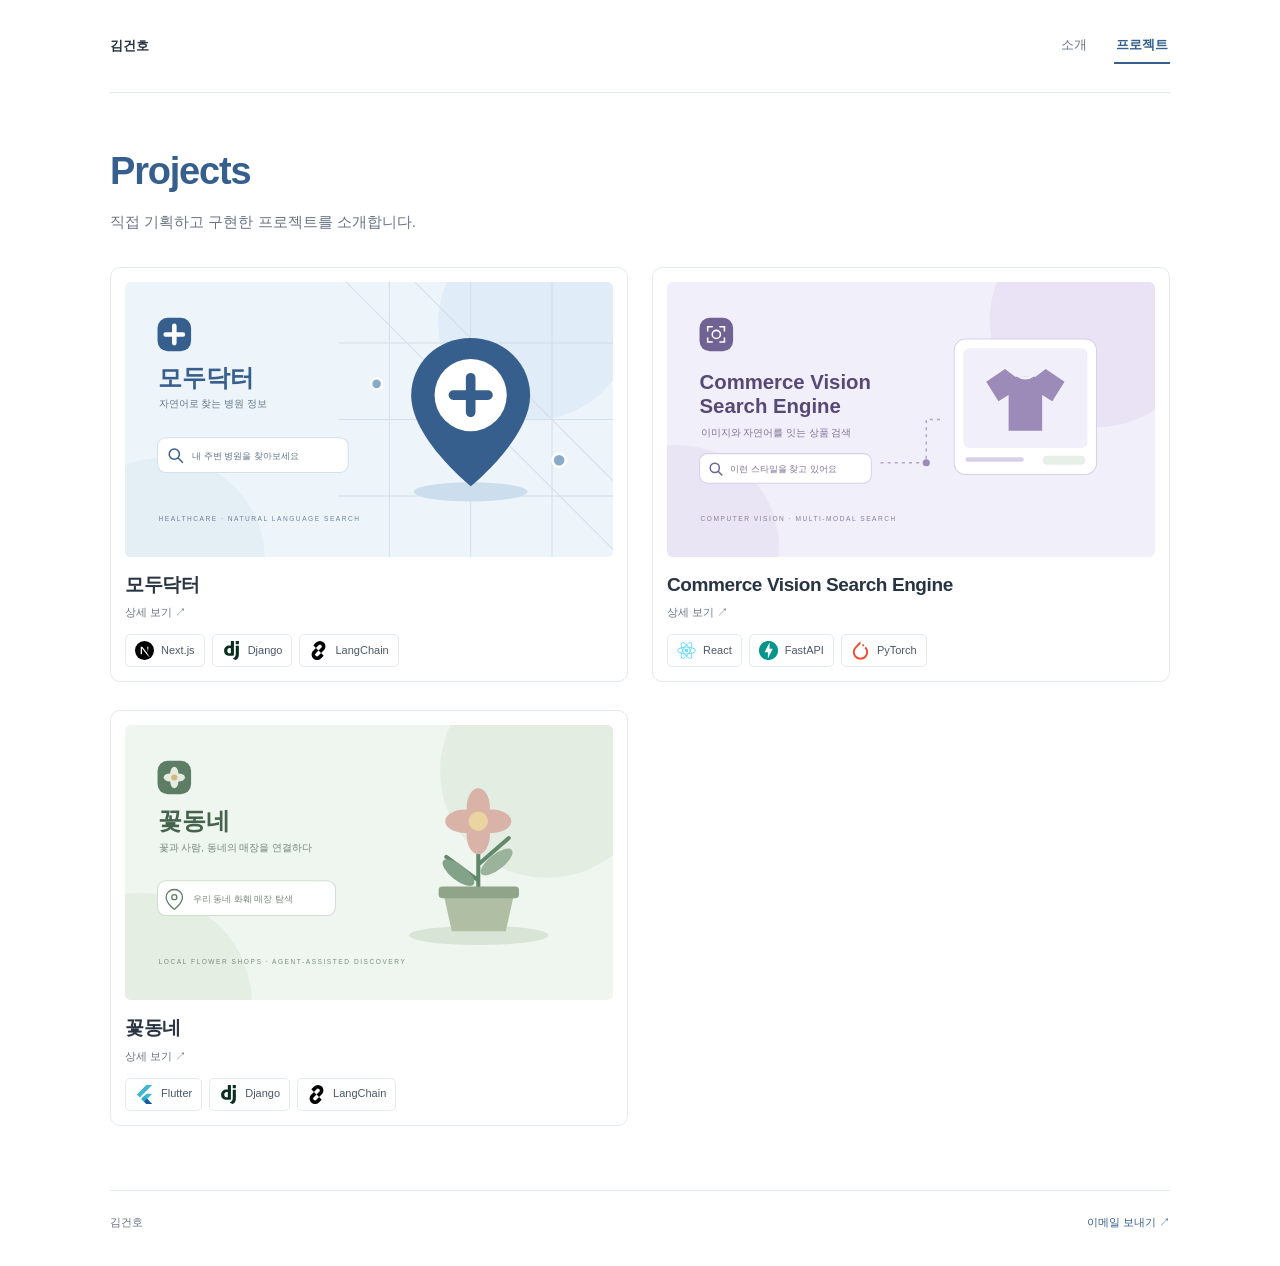
==== projects/index.html @ 7c311059 "Separate projects into a dedicated page with tab navigation" ====
<!doctype html>
<html lang="ko">
  <head>
    <meta charset="utf-8" />
    <meta name="viewport" content="width=device-width, initial-scale=1" />
    <meta name="description" content="김건호의 프로젝트 포트폴리오. 모두닥터, Commerce Vision Search Engine, 꽃동네의 구현 과정과 기술 스택을 소개합니다." />
    <meta name="theme-color" content="#ffffff" />
    <title>프로젝트 | 김건호 포트폴리오</title>
    <link rel="stylesheet" href="../styles.css" />
  </head>
  <body>
    <a class="skip-link" href="#main">본문으로 바로가기</a>
    <header class="site-header container">
      <a class="site-home" href="../">김건호</a>
      <nav aria-label="주요 페이지">
        <a href="../">소개</a>
        <a href="./" aria-current="page">프로젝트</a>
      </nav>
    </header>
    <main class="container projects-page" id="main">
      <header class="projects-heading">
        <h1>Projects</h1>
        <p>직접 기획하고 구현한 프로젝트를 소개합니다.</p>
      </header>
        <div class="project-list">
          <article class="project-card" id="modudoctor" aria-labelledby="modudoctor-title">
            <a class="project-card-link" href="modudoctor/" aria-labelledby="modudoctor-title modudoctor-more">
              <img class="project-thumbnail" src="../assets/projects/modudoctor.svg" width="960" height="540" alt="" loading="lazy" />
              <div class="project-card-heading">
                <h2 id="modudoctor-title">모두닥터</h2>
                <span class="project-card-more" id="modudoctor-more">상세 보기 <span aria-hidden="true">↗</span></span>
              </div>
            </a>
            <ul class="tech-tags" aria-label="모두닥터 주요 기술">
                  <li><a href="https://nextjs.org/" target="_blank" rel="noopener noreferrer"><img src="../assets/tech/nextjs.svg" width="20" height="20" alt="" loading="lazy" /><span>Next.js</span><span class="sr-only"> 공식 홈페이지 (새 탭)</span></a></li>
                  <li><a href="https://www.djangoproject.com/" target="_blank" rel="noopener noreferrer"><img src="../assets/tech/django.svg" width="20" height="20" alt="" loading="lazy" /><span>Django</span><span class="sr-only"> 공식 홈페이지 (새 탭)</span></a></li>
                  <li><a href="https://www.langchain.com/" target="_blank" rel="noopener noreferrer"><img src="../assets/tech/langchain.svg" width="20" height="20" alt="" loading="lazy" /><span>LangChain</span><span class="sr-only"> 공식 홈페이지 (새 탭)</span></a></li>
            </ul>
          </article>

          <article class="project-card" id="commerce-vision" aria-labelledby="commerce-vision-title">
            <a class="project-card-link" href="commerce-vision/" aria-labelledby="commerce-vision-title commerce-vision-more">
              <img class="project-thumbnail" src="../assets/projects/commerce-vision.svg" width="960" height="540" alt="" loading="lazy" />
              <div class="project-card-heading">
                <h2 id="commerce-vision-title">Commerce Vision Search Engine</h2>
                <span class="project-card-more" id="commerce-vision-more">상세 보기 <span aria-hidden="true">↗</span></span>
              </div>
            </a>
            <ul class="tech-tags" aria-label="Commerce Vision Search Engine 주요 기술">
                  <li><a href="https://react.dev/" target="_blank" rel="noopener noreferrer"><img src="../assets/tech/react.svg" width="20" height="20" alt="" loading="lazy" /><span>React</span><span class="sr-only"> 공식 홈페이지 (새 탭)</span></a></li>
                  <li><a href="https://fastapi.tiangolo.com/" target="_blank" rel="noopener noreferrer"><img src="../assets/tech/fastapi.svg" width="20" height="20" alt="" loading="lazy" /><span>FastAPI</span><span class="sr-only"> 공식 홈페이지 (새 탭)</span></a></li>
                  <li><a href="https://pytorch.org/" target="_blank" rel="noopener noreferrer"><img src="../assets/tech/pytorch.svg" width="20" height="20" alt="" loading="lazy" /><span>PyTorch</span><span class="sr-only"> 공식 홈페이지 (새 탭)</span></a></li>
            </ul>
          </article>

          <article class="project-card" id="kkotdongnae" aria-labelledby="kkotdongnae-title">
            <a class="project-card-link" href="kkotdongnae/" aria-labelledby="kkotdongnae-title kkotdongnae-more">
              <img class="project-thumbnail" src="../assets/projects/kkotdongnae.svg" width="960" height="540" alt="" loading="lazy" />
              <div class="project-card-heading">
                <h2 id="kkotdongnae-title">꽃동네</h2>
                <span class="project-card-more" id="kkotdongnae-more">상세 보기 <span aria-hidden="true">↗</span></span>
              </div>
            </a>
            <ul class="tech-tags" aria-label="꽃동네 주요 기술">
                  <li><a href="https://flutter.dev/" target="_blank" rel="noopener noreferrer"><img src="../assets/tech/flutter.svg" width="20" height="20" alt="" loading="lazy" /><span>Flutter</span><span class="sr-only"> 공식 홈페이지 (새 탭)</span></a></li>
                  <li><a href="https://www.djangoproject.com/" target="_blank" rel="noopener noreferrer"><img src="../assets/tech/django.svg" width="20" height="20" alt="" loading="lazy" /><span>Django</span><span class="sr-only"> 공식 홈페이지 (새 탭)</span></a></li>
                  <li><a href="https://www.langchain.com/" target="_blank" rel="noopener noreferrer"><img src="../assets/tech/langchain.svg" width="20" height="20" alt="" loading="lazy" /><span>LangChain</span><span class="sr-only"> 공식 홈페이지 (새 탭)</span></a></li>
            </ul>
          </article>
        </div>
    </main>
    <footer class="site-footer container"><span>김건호</span><a href="mailto:ohnoegg.k@gmail.com">이메일 보내기 <span aria-hidden="true">↗</span></a></footer>
  </body>
</html>
---- styles.css ----
:root {
  color-scheme: light;
  --text: #283442;
  --muted: #687584;
  --accent: #365f8d;
  --line: #e4eaf0;
  --soft: #f5f8fb;
  --label-width: 160px;
  --column-gap: 52px;
  font-family: -apple-system, BlinkMacSystemFont, "Apple SD Gothic Neo", "Noto Sans KR", "Segoe UI", sans-serif;
  -webkit-font-smoothing: antialiased;
}

* { box-sizing: border-box; }
html { scroll-behavior: smooth; scroll-padding-top: 32px; }
body { margin: 0; background: #fff; color: var(--text); }
a { color: var(--accent); text-decoration: none; }
a:hover { text-decoration: underline; text-underline-offset: 4px; }
:focus-visible { outline: 2px solid var(--accent); outline-offset: 5px; border-radius: 3px; }
h1, h2, h3, h4, p, dl, dd { margin: 0; }
svg, img { display: block; }
.container { width: min(1060px, calc(100% - 80px)); margin-inline: auto; }
.icon-library { position: absolute; width: 0; height: 0; overflow: hidden; }
.icon { width: 18px; height: 18px; flex-shrink: 0; fill: none; stroke: currentColor; stroke-width: 1.5; stroke-linecap: round; stroke-linejoin: round; }
.icon-github { stroke: none; }
.inline-icon { display: inline-block; width: 14px; height: 14px; margin-left: 6px; vertical-align: -2px; }
.sr-only { position: absolute; width: 1px; height: 1px; padding: 0; margin: -1px; overflow: hidden; clip: rect(0, 0, 0, 0); white-space: nowrap; border: 0; }
.skip-link { position: absolute; top: 12px; left: 12px; z-index: 2; padding: 12px 18px; background: var(--text); color: white; transform: translateY(-200%); }
.skip-link:focus { transform: translateY(0); }

/* 소개와 프로젝트를 독립된 페이지로 탐색하고 현재 위치를 표시합니다. */
.site-header { display: flex; align-items: center; justify-content: flex-end; gap: 20px; padding-block: 28px; border-bottom: 1px solid var(--line); font-size: 13px; }
.site-header nav { display: flex; gap: 25px; }
.site-header nav a { color: var(--muted); padding: 8px 2px; border-bottom: 2px solid transparent; }
.site-header nav a:hover { color: var(--accent); text-decoration: none; }
.site-header nav a[aria-current] { color: var(--accent); border-bottom-color: var(--accent); font-weight: 600; }
.profile { display: grid; grid-template-columns: var(--label-width) minmax(0, 1fr); align-items: center; gap: var(--column-gap); margin-top: 54px; }
.profile-photo { width: 100%; height: auto; border-radius: 6px; border: 1px solid var(--line); }
h1 { color: var(--accent); font-size: 38px; font-weight: 650; letter-spacing: -1.2px; line-height: 1.3; }
.profile-tagline { margin-top: 9px; font-size: 19px; font-weight: 500; letter-spacing: -.5px; line-height: 1.6; word-break: keep-all; }
.profile-details { display: grid; gap: 7px; margin-top: 21px; font-size: 14px; line-height: 1.8; }
.profile-details > div { display: grid; grid-template-columns: 90px minmax(0, 1fr); gap: 14px; align-items: baseline; }
.profile-details dt { display: flex; align-items: center; gap: 10px; color: var(--muted); }
.profile-details dd { min-width: 0; overflow-wrap: anywhere; }
.profile-details a { display: inline-block; }

/* 항목명을 왼쪽에 배치하는 이력서 구조입니다. */
.resume-section { display: grid; grid-template-columns: var(--label-width) minmax(0, 1fr); gap: var(--column-gap); margin-top: 52px; padding-top: 36px; border-top: 1px solid var(--line); }
h2 { color: var(--accent); font-size: 23px; line-height: 1.5; font-weight: 600; letter-spacing: -.6px; }
.section-content { font-size: 15px; line-height: 1.95; word-break: keep-all; overflow-wrap: anywhere; }
.intro-content p + p { margin-top: 14px; }

/* 목록은 대표 이미지와 주요 기술만 보여주며, 구현 근거는 상세 페이지에 정리합니다. */
.project-list, .resume-section > div, .experience-content { min-width: 0; }
.project-list { display: grid; grid-template-columns: repeat(2, minmax(0, 1fr)); gap: 28px 24px; }
.projects-page { margin-top: 54px; }
.projects-heading { margin-bottom: 32px; }
.projects-heading p { margin-top: 12px; color: var(--muted); font-size: 15px; line-height: 1.8; word-break: keep-all; }
.project-card { position: relative; min-width: 0; padding: 14px; border: 1px solid var(--line); border-radius: 10px; transition: border-color .18s, box-shadow .18s; }
.project-card:hover, .project-card:focus-within { border-color: #9db3cd; box-shadow: 0 6px 18px #28344209; }
.project-card-link { color: var(--text); }
.project-card-link:hover { text-decoration: none; }
.project-card-link::after { position: absolute; inset: 0; content: ""; border-radius: 10px; }
.project-card-link:focus-visible { outline: none; }
.project-card-link:focus-visible::after { outline: 2px solid var(--accent); outline-offset: 4px; }
.project-thumbnail { width: 100%; height: auto; aspect-ratio: 16 / 9; object-fit: cover; border-radius: 6px; background: var(--soft); }
.project-card-heading { margin-top: 15px; }
.project-card h2, .project-card h3 { color: var(--text); font-size: 19px; font-weight: 650; line-height: 1.4; letter-spacing: -.4px; overflow-wrap: anywhere; }
.project-card-more { display: block; margin-top: 7px; color: var(--muted); font-size: 11px; }
.project-card .tech-tags { margin-top: 14px; }
.project-card .tech-tags a { position: relative; z-index: 1; }
.site-home { margin-right: auto; color: var(--text); font-weight: 600; }
.project-container { max-width: 848px; }
.breadcrumb { display: flex; flex-wrap: wrap; gap: 10px; margin-top: 32px; color: var(--muted); font-size: 12px; line-height: 1.8; }
.project-page { margin-top: 36px; }
.project-page h1 { font-size: 36px; overflow-wrap: anywhere; }
.project-page .project-meta { margin-bottom: 16px; }
.project-cover { width: 100%; height: auto; margin-top: 30px; border: 1px solid var(--line); border-radius: 10px; }
.project-page .project-body { gap: 30px; margin-top: 36px; font-size: 15px; }
.project-pagination { display: flex; justify-content: space-between; flex-wrap: wrap; gap: 16px 24px; margin-top: 40px; padding-top: 24px; border-top: 1px solid var(--line); font-size: 13px; line-height: 1.8; }
.data-source { padding: 20px; border: 1px solid var(--line); border-radius: 6px; }
.data-source a { text-decoration: underline; text-underline-offset: 4px; }
.data-source-details { display: grid; gap: 5px; margin-top: 14px; font-size: 12px; }
.data-source-details > div { display: grid; grid-template-columns: 76px minmax(0, 1fr); gap: 12px; }
.data-source-details dt { color: var(--muted); }
.project-meta { display: flex; align-items: center; justify-content: space-between; gap: 8px 16px; flex-wrap: wrap; margin-bottom: 13px; }
.project-type { color: var(--accent); font-size: 11px; font-weight: 550; }
.project-period, .entry-period { color: var(--muted); font-size: 12px; line-height: 1.8; }
.project-period { font-variant-numeric: tabular-nums; }
h3 { font-size: 24px; line-height: 1.4; font-weight: 650; letter-spacing: -.6px; overflow-wrap: anywhere; }
.project-summary { margin-top: 9px; color: #4f6173; font-size: 15px; line-height: 1.8; word-break: keep-all; overflow-wrap: anywhere; }
.project-role { margin-top: 12px; font-size: 12px; line-height: 1.8; word-break: keep-all; }
.project-role > span { margin-right: 10px; color: var(--muted); }
.project-links { display: flex; flex-wrap: wrap; gap: 9px; margin-top: 20px; }
.project-link, .link-unavailable { display: inline-flex; align-items: center; gap: 8px; padding: 9px 13px; border: 1px solid var(--line); border-radius: 5px; font-size: 12px; line-height: 1.6; }
.project-link { border-color: #cad7e6; color: var(--accent); font-weight: 550; }
.project-link:hover { background: #edf3f9; border-color: var(--accent); text-decoration: none; }
.link-unavailable { background: #f8f9fb; color: #727d89; }
.project-links .icon { width: 15px; height: 15px; }
.project-stack { margin-top: 22px; }
.project-stack .tech-tags { margin-top: 0; }
.tech-tags { display: flex; flex-wrap: wrap; gap: 7px; padding: 0; margin: 10px 0 0; list-style: none; }
.tech-tags li { display: inline-flex; min-width: 0; max-width: 100%; border: 1px solid var(--line); border-radius: 5px; background: #fff; color: #4b5868; font-size: 11px; line-height: 1.6; }
.tech-tags a { display: inline-flex; align-items: center; gap: 7px; min-width: 0; max-width: 100%; padding: 6px 9px; border-radius: 4px; color: inherit; }
.tech-tags a:hover { color: var(--accent); background: var(--soft); text-decoration: none; }
.tech-tags img { width: 19px; height: 19px; object-fit: contain; flex: 0 0 auto; }
.tech-tags span { overflow-wrap: anywhere; }
.project-body { display: grid; gap: 24px; margin-top: 28px; font-size: 14px; line-height: 1.9; word-break: keep-all; overflow-wrap: anywhere; }
.project-body h2 { margin-bottom: 7px; color: var(--text); font-size: 17px; font-weight: 650; letter-spacing: -.3px; }
.project-detail p, .detail-list { color: #536171; }
.detail-list { padding-left: 18px; margin: 0; }
.detail-list li + li { margin-top: 8px; }
.detail-list li::marker { color: #9aafc6; }
.detail-list strong { font-weight: 600; color: #34495e; }
.project-outcome { padding: 18px 20px; background: var(--soft); border-left: 2px solid #9db3cd; border-radius: 0 5px 5px 0; }
.project-outcome p { color: #4c627a; }

.experience-content { font-size: 14px; line-height: 1.9; word-break: keep-all; overflow-wrap: anywhere; }
.experience-role { margin-bottom: 8px; color: var(--muted); font-size: 12px; font-weight: 550; }
.experience-content h3 { font-size: 20px; }
.experience-content .entry-period { margin-top: 8px; }
.experience-content > p:not(.experience-role, .entry-period) { margin-top: 18px; }
.experience-content .detail-list { margin-top: 15px; }
.experience-content .tech-tags { margin-top: 20px; }
.skill-list { display: grid; gap: 24px; }
.skill-list > div { display: grid; grid-template-columns: 105px minmax(0, 1fr); gap: 16px; align-items: start; }
.skill-list dt { padding-top: 7px; font-size: 12px; font-weight: 550; line-height: 1.8; }
.skill-list .tech-tags { margin-top: 0; }
.skill-note { margin-top: 24px; color: var(--muted); font-size: 12px; line-height: 1.9; word-break: keep-all; overflow-wrap: anywhere; }
.education-content { font-size: 14px; line-height: 1.9; }
.education-content h3 { font-size: 20px; margin-bottom: 6px; }
.education-campus { color: var(--muted); font-size: 13px; font-weight: 400; letter-spacing: 0; }
.education-content .entry-period { margin-top: 7px; }
.coursework { margin-top: 14px; color: var(--muted); font-size: 13px; word-break: keep-all; }
.site-footer { display: flex; align-items: center; justify-content: space-between; gap: 15px; margin-top: 64px; padding-block: 24px 36px; border-top: 1px solid var(--line); color: var(--muted); font-size: 11px; }

@media (max-width: 850px) {
  :root { --label-width: 132px; --column-gap: 32px; }
  .container { width: calc(100% - 48px); }
  .profile { margin-top: 36px; }
  .projects-page { margin-top: 36px; }
  h1 { font-size: 32px; }
  .profile-tagline { font-size: 17px; }
  .resume-section { margin-top: 38px; padding-top: 30px; }
  .skill-list > div { grid-template-columns: 1fr; gap: 8px; }
  .project-list { grid-template-columns: 1fr; }
}

@media (max-width: 600px) {
  html { scroll-padding-top: 20px; }
  .container { width: calc(100% - 40px); }
  .site-header { padding-block: 17px; font-size: 12px; gap: 10px; }
  .site-header nav { gap: 18px; }
  .profile { grid-template-columns: 1fr; gap: 22px; }
  .profile-photo { width: 108px; }
  h1 { font-size: 32px; }
  .profile-tagline { font-size: 18px; }
  .profile-details { margin-top: 17px; font-size: 13px; }
  .profile-details > div { grid-template-columns: 78px minmax(0, 1fr); gap: 8px; }
  .resume-section { grid-template-columns: 1fr; gap: 24px; }
  h2 { font-size: 22px; }
  .section-content { font-size: 14px; }
  h3 { font-size: 23px; }
  .project-meta { align-items: flex-start; }
  .project-period { font-size: 11px; }
  .project-role { font-size: 11px; }
  .project-page h1 { font-size: 29px; }
  .project-page .project-body { font-size: 14px; }
  .project-pagination { flex-direction: column; }
  .project-links { gap: 7px; }
  .project-link, .link-unavailable { padding: 9px 10px; font-size: 11px; }
  .project-body { font-size: 13px; line-height: 1.95; }
  .project-outcome { padding: 15px 16px; }
  .tech-tags li { font-size: 10px; }
  .tech-tags img { width: 17px; height: 17px; }
  .skill-list { gap: 18px; }
  .site-footer { align-items: flex-start; font-size: 10px; margin-top: 44px; }
}

@media (prefers-reduced-motion: reduce) {
  html { scroll-behavior: auto; }
  .project-card { transition: none; }
}

@media print {
  .container { width: 100%; }
  .site-header, .skip-link, .site-footer { display: none; }
  .profile { margin-top: 0; }
  .resume-section { gap: 24px; margin-top: 28px; padding-top: 24px; }
  .project-detail, .project-outcome, .project-stack { break-inside: avoid; }
  .project-link, .link-unavailable, .tech-tags li { print-color-adjust: exact; }
  a { color: inherit; }
}
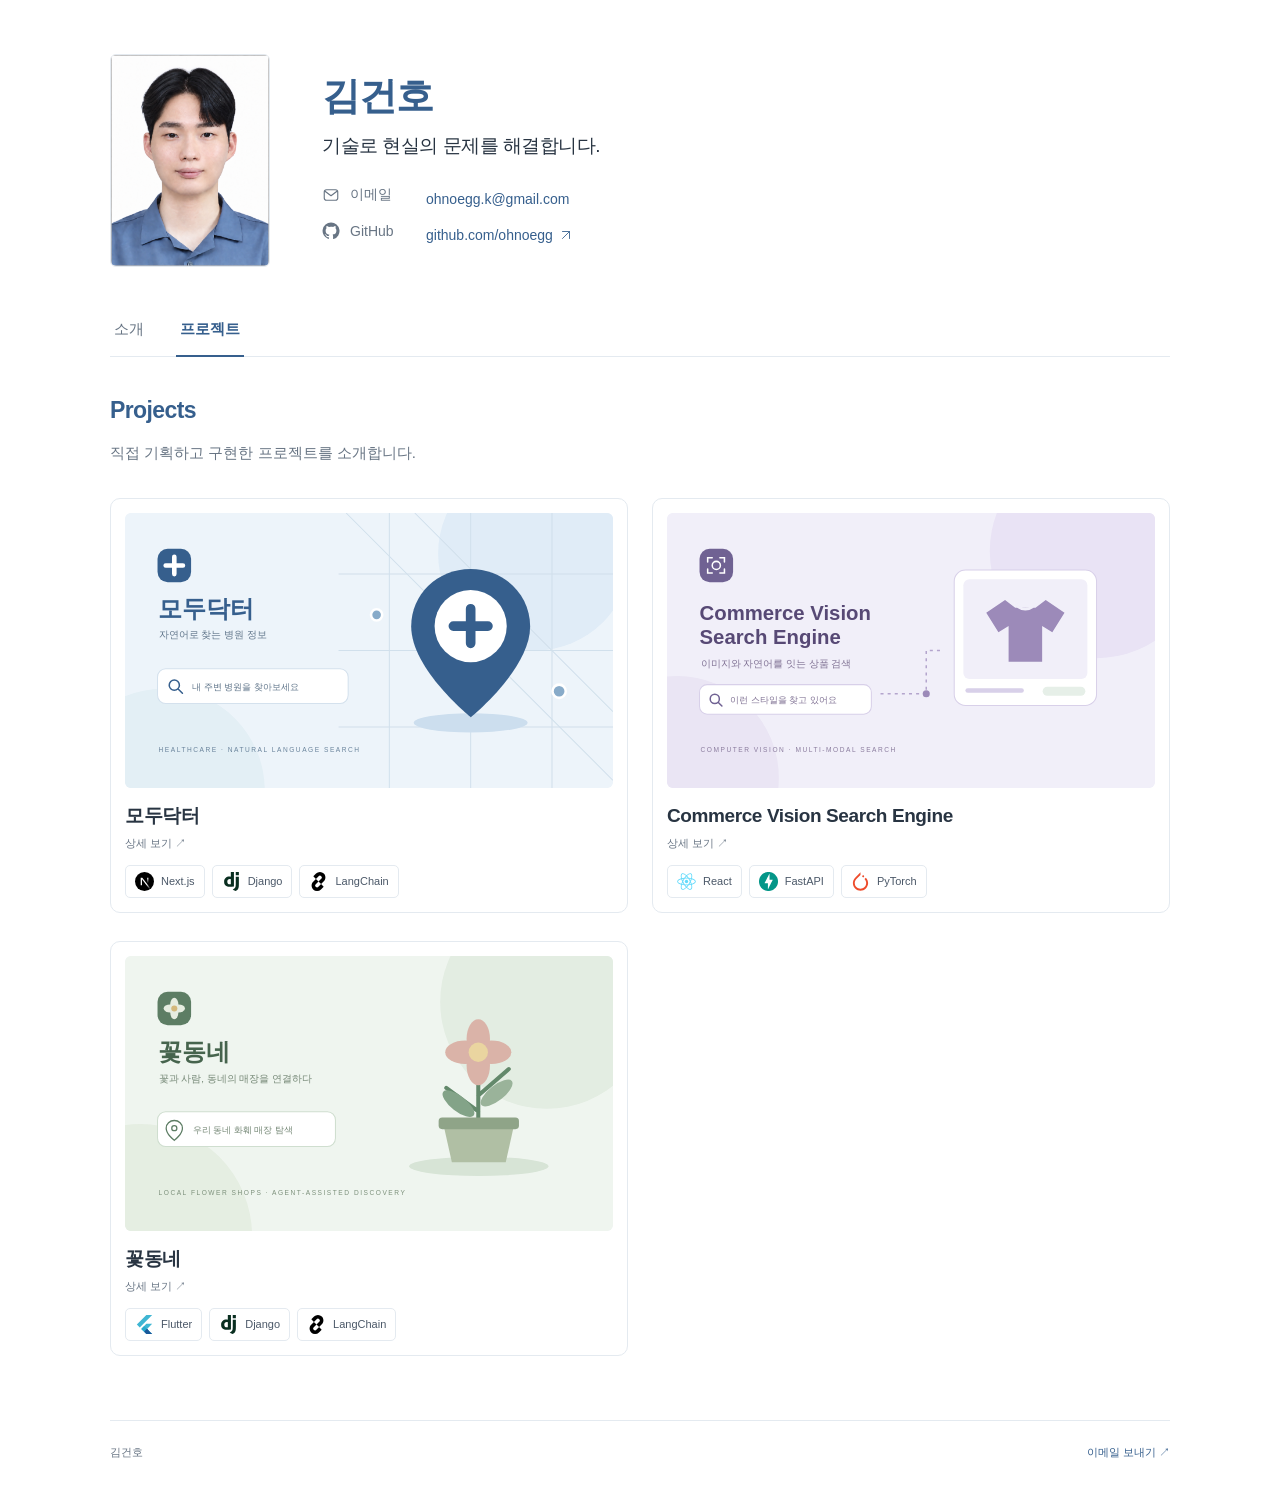
==== commit 5a6f8299: "Move page tabs below the shared profile section" ====
--- a/projects/index.html
+++ b/projects/index.html
@@ -10,16 +10,43 @@
   </head>
   <body>
     <a class="skip-link" href="#main">본문으로 바로가기</a>
-    <header class="site-header container">
-      <a class="site-home" href="../">김건호</a>
-      <nav aria-label="주요 페이지">
+    <svg class="icon-library" xmlns="http://www.w3.org/2000/svg" aria-hidden="true">
+      <symbol id="icon-github" viewBox="0 0 24 24">
+        <path fill="currentColor" d="M12 .75a11.25 11.25 0 0 0-3.558 21.923c.563.104.769-.244.769-.542 0-.267-.01-.975-.016-1.914-3.13.68-3.791-1.508-3.791-1.508-.512-1.3-1.25-1.646-1.25-1.646-1.023-.7.078-.686.078-.686 1.132.08 1.728 1.162 1.728 1.162 1.006 1.724 2.64 1.226 3.282.937.102-.728.394-1.226.716-1.508-2.498-.284-5.124-1.25-5.124-5.565 0-1.23.44-2.234 1.16-3.021-.116-.285-.503-1.43.11-2.98 0 0 .945-.303 3.095 1.154A10.8 10.8 0 0 1 12 6.177c.955.004 1.917.129 2.817.38 2.148-1.457 3.091-1.154 3.091-1.154.616 1.55.229 2.695.113 2.98.722.787 1.158 1.791 1.158 3.021 0 4.326-2.63 5.278-5.135 5.557.404.35.765 1.041.765 2.098 0 1.516-.014 2.74-.014 3.112 0 .3.203.651.774.541A11.252 11.252 0 0 0 12 .75Z" />
+      </symbol>
+      <symbol id="icon-arrow" viewBox="0 0 24 24">
+        <path d="M6 18 18 6M6 6h12v12" />
+      </symbol>
+      <symbol id="icon-mail" viewBox="0 0 24 24">
+        <rect x="3" y="5" width="18" height="14" rx="3" />
+        <path d="m4 7 8 6 8-6" />
+      </symbol>
+    </svg>
+    <main class="container" id="main">
+      <section class="profile" aria-labelledby="profile-name">
+        <img class="profile-photo" src="../profile.png" width="354" height="472" alt="김건호 프로필 사진" fetchpriority="high" />
+        <div class="profile-info">
+          <h1 id="profile-name">김건호</h1>
+          <p class="profile-tagline">기술로 현실의 문제를 해결합니다.</p>
+          <dl class="profile-details">
+            <div>
+              <dt><svg class="icon" aria-hidden="true"><use href="#icon-mail" /></svg>이메일</dt>
+              <dd><a href="mailto:ohnoegg.k@gmail.com">ohnoegg.k@gmail.com</a></dd>
+            </div>
+            <div>
+              <dt><svg class="icon icon-github" aria-hidden="true"><use href="#icon-github" /></svg>GitHub</dt>
+              <dd><a href="https://github.com/ohnoegg" target="_blank" rel="noopener noreferrer">github.com/ohnoegg<svg class="icon inline-icon" aria-hidden="true"><use href="#icon-arrow" /></svg><span class="sr-only"> (새 탭)</span></a></dd>
+            </div>
+          </dl>
+        </div>
+      </section>
+
+      <nav class="page-tabs" aria-label="주요 페이지">
         <a href="../">소개</a>
         <a href="./" aria-current="page">프로젝트</a>
       </nav>
-    </header>
-    <main class="container projects-page" id="main">
       <header class="projects-heading">
-        <h1>Projects</h1>
+        <h2>Projects</h2>
         <p>직접 기획하고 구현한 프로젝트를 소개합니다.</p>
       </header>
         <div class="project-list">
@@ -27,7 +54,7 @@
             <a class="project-card-link" href="modudoctor/" aria-labelledby="modudoctor-title modudoctor-more">
               <img class="project-thumbnail" src="../assets/projects/modudoctor.svg" width="960" height="540" alt="" loading="lazy" />
               <div class="project-card-heading">
-                <h2 id="modudoctor-title">모두닥터</h2>
+                <h3 id="modudoctor-title">모두닥터</h3>
                 <span class="project-card-more" id="modudoctor-more">상세 보기 <span aria-hidden="true">↗</span></span>
               </div>
             </a>
@@ -42,7 +69,7 @@
             <a class="project-card-link" href="commerce-vision/" aria-labelledby="commerce-vision-title commerce-vision-more">
               <img class="project-thumbnail" src="../assets/projects/commerce-vision.svg" width="960" height="540" alt="" loading="lazy" />
               <div class="project-card-heading">
-                <h2 id="commerce-vision-title">Commerce Vision Search Engine</h2>
+                <h3 id="commerce-vision-title">Commerce Vision Search Engine</h3>
                 <span class="project-card-more" id="commerce-vision-more">상세 보기 <span aria-hidden="true">↗</span></span>
               </div>
             </a>
@@ -57,7 +84,7 @@
             <a class="project-card-link" href="kkotdongnae/" aria-labelledby="kkotdongnae-title kkotdongnae-more">
               <img class="project-thumbnail" src="../assets/projects/kkotdongnae.svg" width="960" height="540" alt="" loading="lazy" />
               <div class="project-card-heading">
-                <h2 id="kkotdongnae-title">꽃동네</h2>
+                <h3 id="kkotdongnae-title">꽃동네</h3>
                 <span class="project-card-more" id="kkotdongnae-more">상세 보기 <span aria-hidden="true">↗</span></span>
               </div>
             </a>
--- a/styles.css
+++ b/styles.css
@@ -28,12 +28,8 @@
 .skip-link { position: absolute; top: 12px; left: 12px; z-index: 2; padding: 12px 18px; background: var(--text); color: white; transform: translateY(-200%); }
 .skip-link:focus { transform: translateY(0); }
 
-/* 소개와 프로젝트를 독립된 페이지로 탐색하고 현재 위치를 표시합니다. */
+/* 상세 페이지에서는 이름으로 소개 페이지에 돌아갈 수 있습니다. */
 .site-header { display: flex; align-items: center; justify-content: flex-end; gap: 20px; padding-block: 28px; border-bottom: 1px solid var(--line); font-size: 13px; }
-.site-header nav { display: flex; gap: 25px; }
-.site-header nav a { color: var(--muted); padding: 8px 2px; border-bottom: 2px solid transparent; }
-.site-header nav a:hover { color: var(--accent); text-decoration: none; }
-.site-header nav a[aria-current] { color: var(--accent); border-bottom-color: var(--accent); font-weight: 600; }
 .profile { display: grid; grid-template-columns: var(--label-width) minmax(0, 1fr); align-items: center; gap: var(--column-gap); margin-top: 54px; }
 .profile-photo { width: 100%; height: auto; border-radius: 6px; border: 1px solid var(--line); }
 h1 { color: var(--accent); font-size: 38px; font-weight: 650; letter-spacing: -1.2px; line-height: 1.3; }
@@ -44,6 +40,13 @@
 .profile-details dd { min-width: 0; overflow-wrap: anywhere; }
 .profile-details a { display: inline-block; }
 
+/* 공통 프로필 아래에서 소개와 프로젝트 본문을 전환합니다. */
+.page-tabs { display: flex; gap: 28px; margin-top: 36px; border-bottom: 1px solid var(--line); }
+.page-tabs a { padding: 14px 4px; margin-bottom: -1px; border-bottom: 2px solid transparent; color: var(--muted); font-size: 15px; line-height: 1.6; }
+.page-tabs a:hover { color: var(--accent); text-decoration: none; }
+.page-tabs a[aria-current] { color: var(--accent); border-bottom-color: var(--accent); font-weight: 600; }
+.page-tabs + .resume-section { margin-top: 0; border-top: 0; }
+
 /* 항목명을 왼쪽에 배치하는 이력서 구조입니다. */
 .resume-section { display: grid; grid-template-columns: var(--label-width) minmax(0, 1fr); gap: var(--column-gap); margin-top: 52px; padding-top: 36px; border-top: 1px solid var(--line); }
 h2 { color: var(--accent); font-size: 23px; line-height: 1.5; font-weight: 600; letter-spacing: -.6px; }
@@ -53,8 +56,7 @@
 /* 목록은 대표 이미지와 주요 기술만 보여주며, 구현 근거는 상세 페이지에 정리합니다. */
 .project-list, .resume-section > div, .experience-content { min-width: 0; }
 .project-list { display: grid; grid-template-columns: repeat(2, minmax(0, 1fr)); gap: 28px 24px; }
-.projects-page { margin-top: 54px; }
-.projects-heading { margin-bottom: 32px; }
+.projects-heading { margin-top: 36px; margin-bottom: 32px; }
 .projects-heading p { margin-top: 12px; color: var(--muted); font-size: 15px; line-height: 1.8; word-break: keep-all; }
 .project-card { position: relative; min-width: 0; padding: 14px; border: 1px solid var(--line); border-radius: 10px; transition: border-color .18s, box-shadow .18s; }
 .project-card:hover, .project-card:focus-within { border-color: #9db3cd; box-shadow: 0 6px 18px #28344209; }
@@ -138,7 +140,6 @@
   :root { --label-width: 132px; --column-gap: 32px; }
   .container { width: calc(100% - 48px); }
   .profile { margin-top: 36px; }
-  .projects-page { margin-top: 36px; }
   h1 { font-size: 32px; }
   .profile-tagline { font-size: 17px; }
   .resume-section { margin-top: 38px; padding-top: 30px; }
@@ -150,7 +151,9 @@
   html { scroll-padding-top: 20px; }
   .container { width: calc(100% - 40px); }
   .site-header { padding-block: 17px; font-size: 12px; gap: 10px; }
-  .site-header nav { gap: 18px; }
+  .page-tabs { gap: 24px; margin-top: 28px; }
+  .page-tabs a { font-size: 14px; }
+  .projects-heading { margin-top: 30px; }
   .profile { grid-template-columns: 1fr; gap: 22px; }
   .profile-photo { width: 108px; }
   h1 { font-size: 32px; }
@@ -184,7 +187,7 @@
 
 @media print {
   .container { width: 100%; }
-  .site-header, .skip-link, .site-footer { display: none; }
+  .site-header, .page-tabs, .skip-link, .site-footer { display: none; }
   .profile { margin-top: 0; }
   .resume-section { gap: 24px; margin-top: 28px; padding-top: 24px; }
   .project-detail, .project-outcome, .project-stack { break-inside: avoid; }
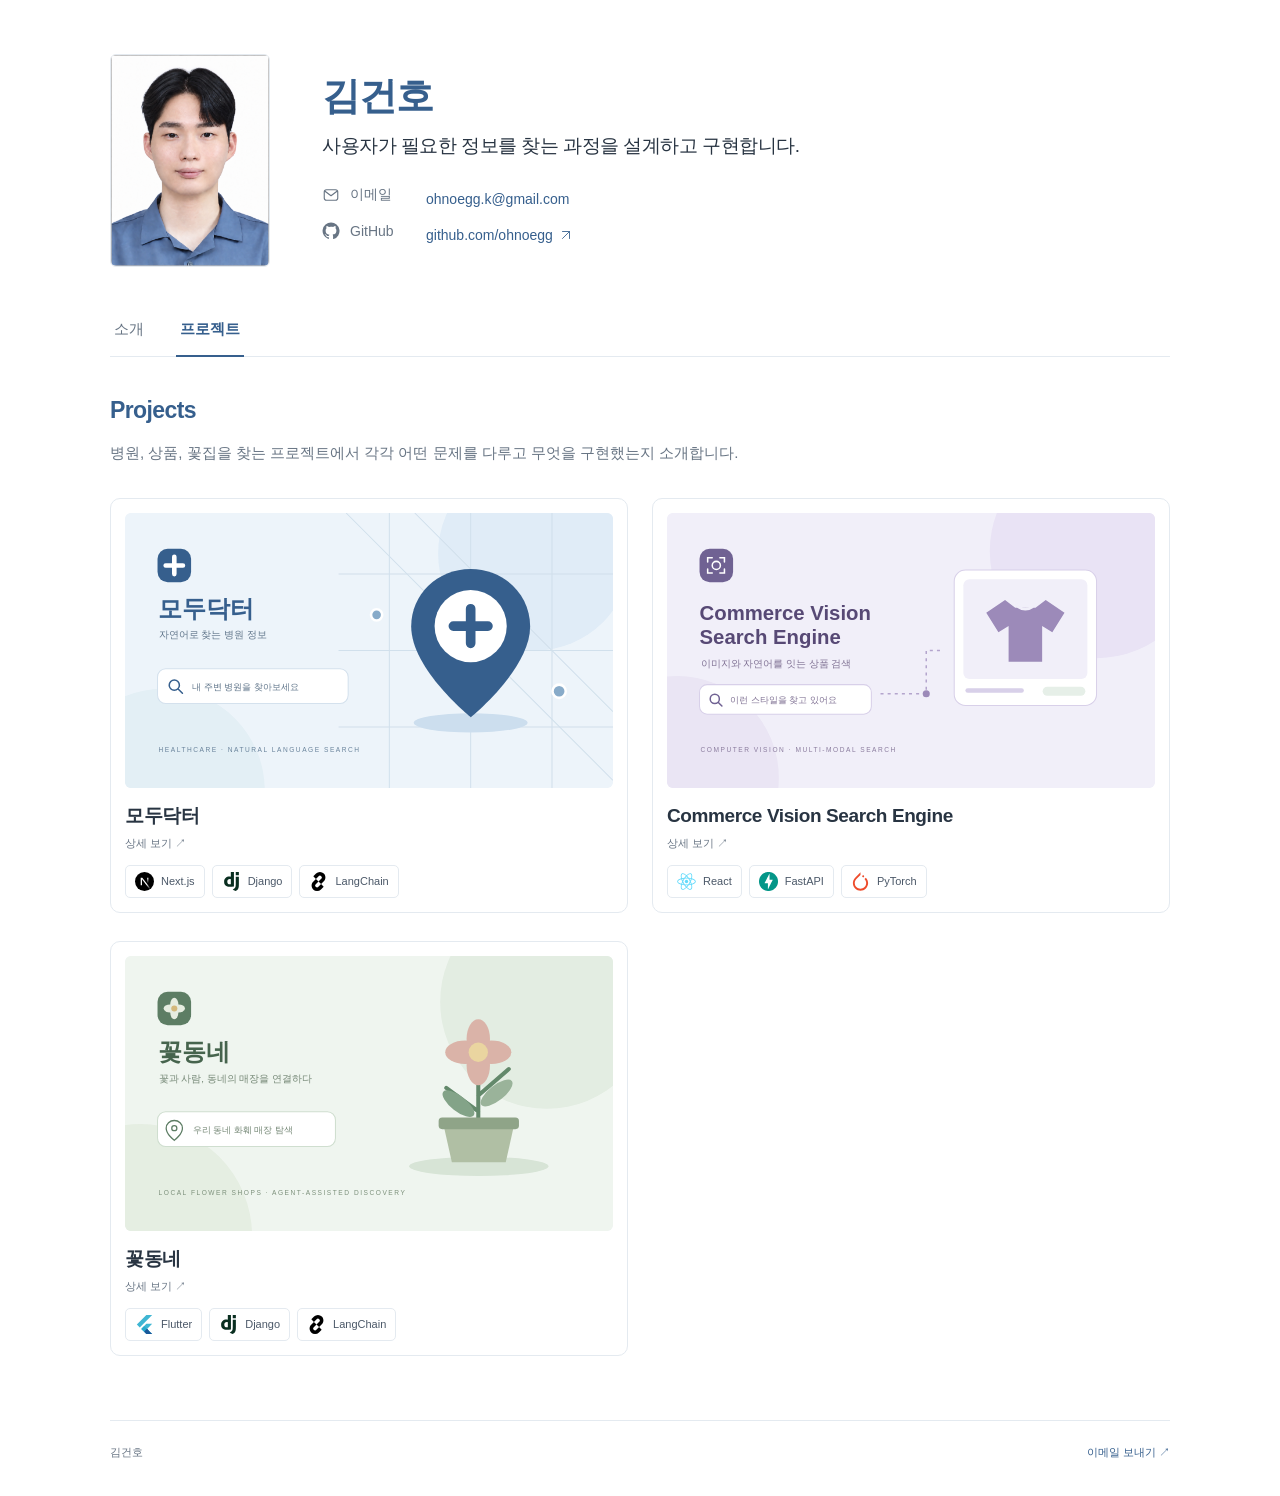
==== commit 0b994c91: "Describe portfolio projects through problems, contributions, and outcomes" ====
--- a/projects/index.html
+++ b/projects/index.html
@@ -3,7 +3,7 @@
   <head>
     <meta charset="utf-8" />
     <meta name="viewport" content="width=device-width, initial-scale=1" />
-    <meta name="description" content="김건호의 프로젝트 포트폴리오. 모두닥터, Commerce Vision Search Engine, 꽃동네의 구현 과정과 기술 스택을 소개합니다." />
+    <meta name="description" content="김건호가 모두닥터, Commerce Vision Search Engine, 꽃동네에서 맡은 작업과 구현 결과를 소개합니다." />
     <meta name="theme-color" content="#ffffff" />
     <title>프로젝트 | 김건호 포트폴리오</title>
     <link rel="stylesheet" href="../styles.css" />
@@ -27,7 +27,7 @@
         <img class="profile-photo" src="../profile.png" width="354" height="472" alt="김건호 프로필 사진" fetchpriority="high" />
         <div class="profile-info">
           <h1 id="profile-name">김건호</h1>
-          <p class="profile-tagline">기술로 현실의 문제를 해결합니다.</p>
+          <p class="profile-tagline">사용자가 필요한 정보를 찾는 과정을 설계하고 구현합니다.</p>
           <dl class="profile-details">
             <div>
               <dt><svg class="icon" aria-hidden="true"><use href="#icon-mail" /></svg>이메일</dt>
@@ -47,7 +47,7 @@
       </nav>
       <header class="projects-heading">
         <h2>Projects</h2>
-        <p>직접 기획하고 구현한 프로젝트를 소개합니다.</p>
+        <p>병원, 상품, 꽃집을 찾는 프로젝트에서 각각 어떤 문제를 다루고 무엇을 구현했는지 소개합니다.</p>
       </header>
         <div class="project-list">
           <article class="project-card" id="modudoctor" aria-labelledby="modudoctor-title">
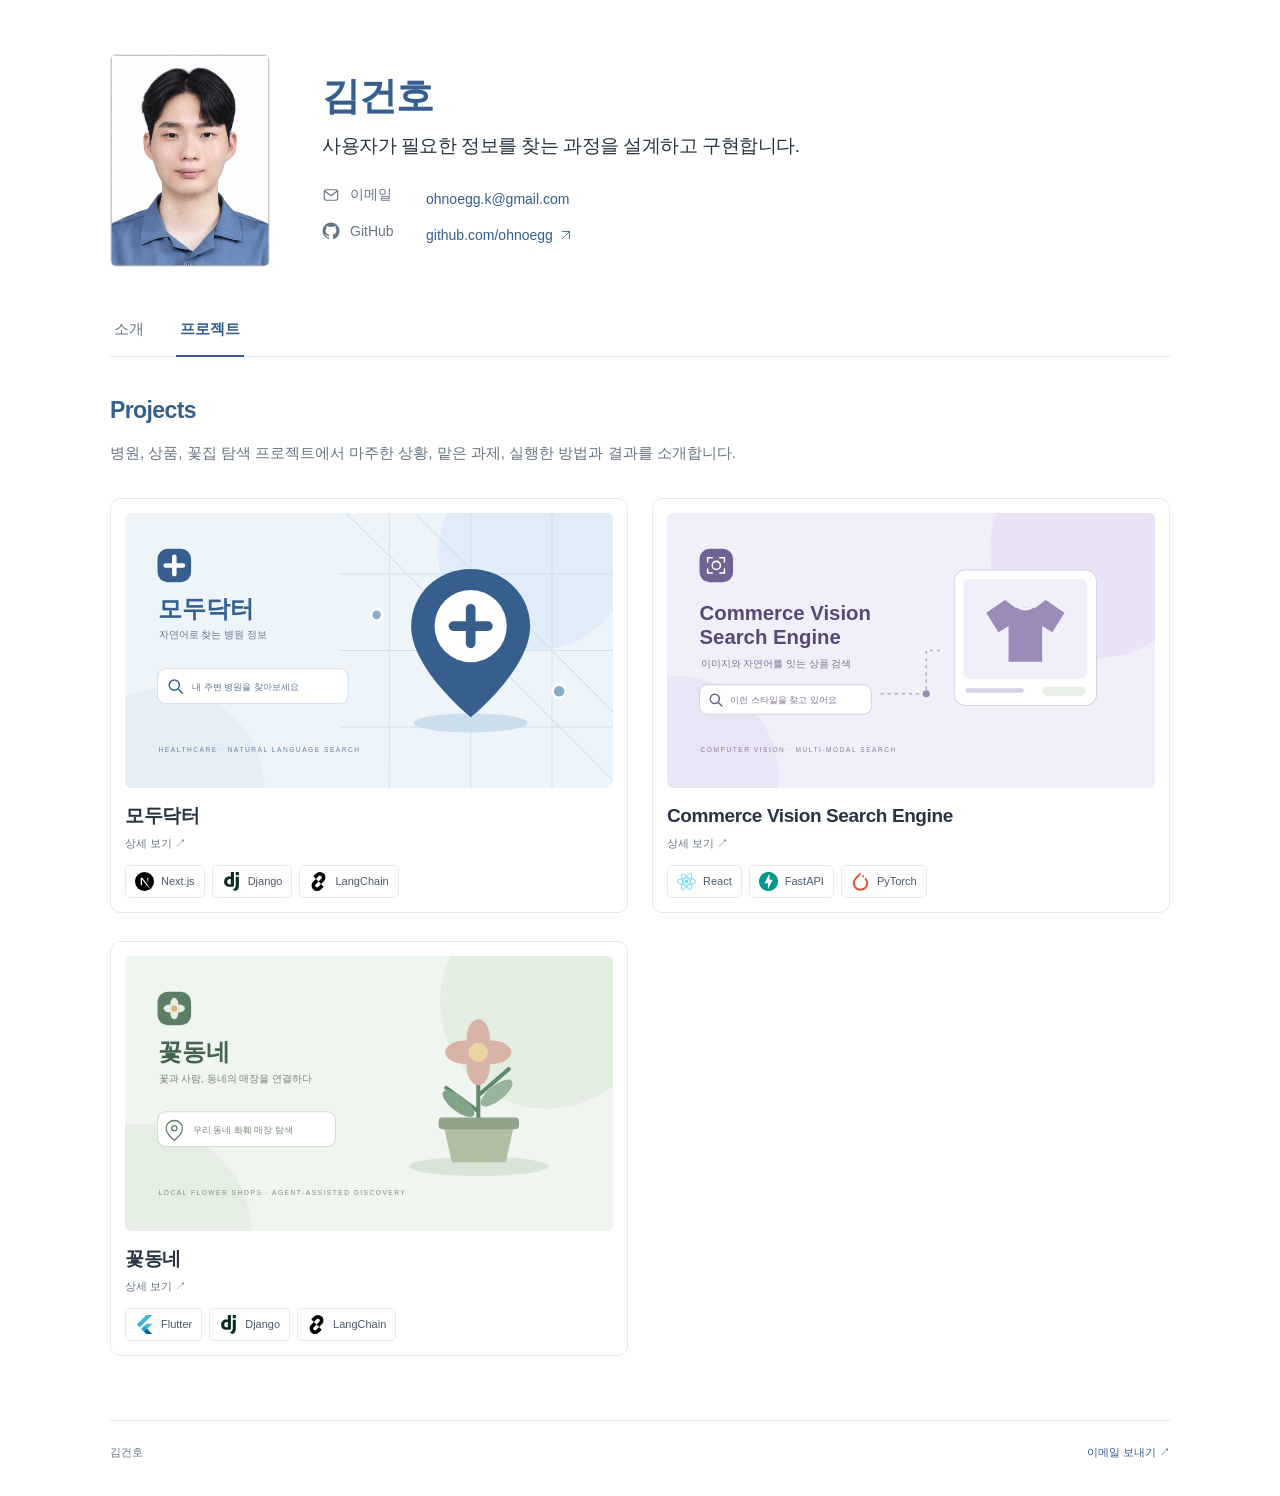
==== commit 9247f87f: "Structure portfolio case studies around verified results" ====
--- a/projects/index.html
+++ b/projects/index.html
@@ -47,7 +47,7 @@
       </nav>
       <header class="projects-heading">
         <h2>Projects</h2>
-        <p>병원, 상품, 꽃집을 찾는 프로젝트에서 각각 어떤 문제를 다루고 무엇을 구현했는지 소개합니다.</p>
+        <p>병원, 상품, 꽃집 탐색 프로젝트에서 마주한 상황, 맡은 과제, 실행한 방법과 결과를 소개합니다.</p>
       </header>
         <div class="project-list">
           <article class="project-card" id="modudoctor" aria-labelledby="modudoctor-title">
--- a/styles.css
+++ b/styles.css
@@ -121,8 +121,8 @@
 .experience-role { margin-bottom: 8px; color: var(--muted); font-size: 12px; font-weight: 550; }
 .experience-content h3 { font-size: 20px; }
 .experience-content .entry-period { margin-top: 8px; }
-.experience-content > p:not(.experience-role, .entry-period) { margin-top: 18px; }
-.experience-content .detail-list { margin-top: 15px; }
+.experience-stages { display: grid; gap: 16px; margin-top: 18px; }
+.experience-stages h4 { margin-bottom: 4px; font-size: 14px; font-weight: 650; }
 .experience-content .tech-tags { margin-top: 20px; }
 .skill-list { display: grid; gap: 24px; }
 .skill-list > div { display: grid; grid-template-columns: 105px minmax(0, 1fr); gap: 16px; align-items: start; }
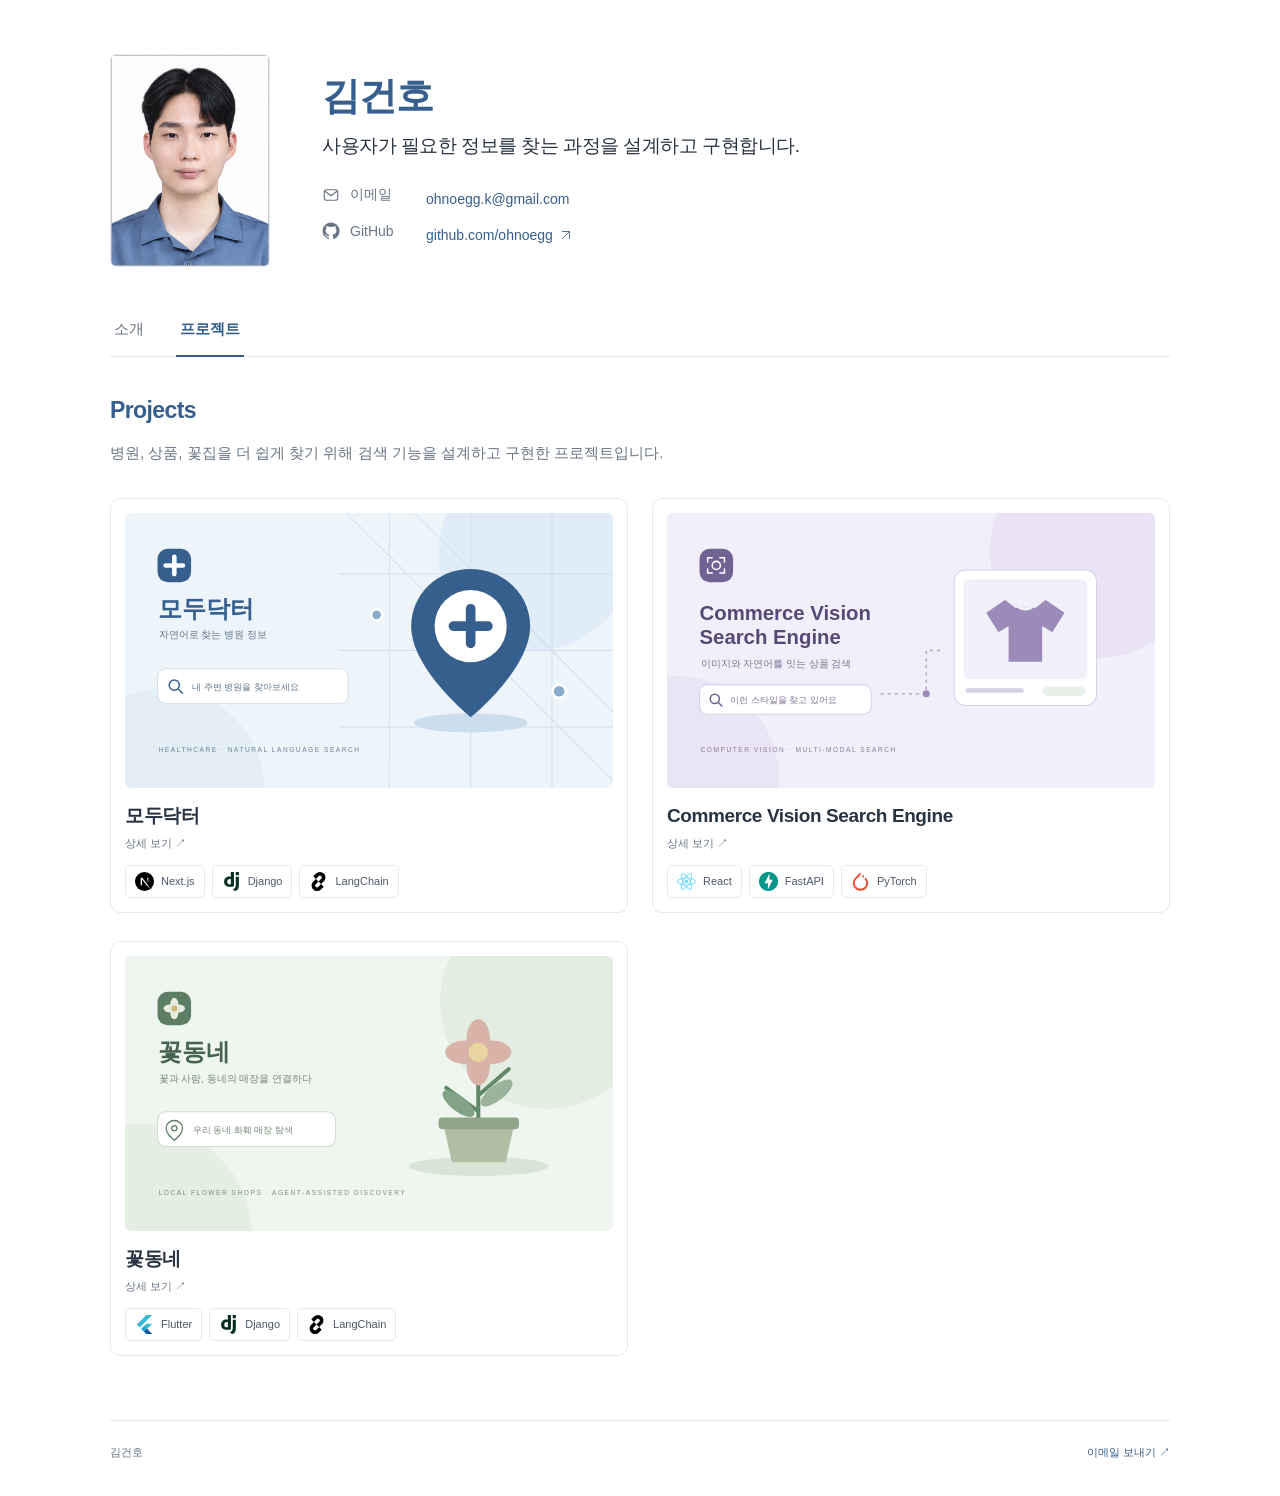
==== commit 5d81f7af: "Integrate portfolio achievements into project narratives" ====
--- a/projects/index.html
+++ b/projects/index.html
@@ -47,7 +47,7 @@
       </nav>
       <header class="projects-heading">
         <h2>Projects</h2>
-        <p>병원, 상품, 꽃집 탐색 프로젝트에서 마주한 상황, 맡은 과제, 실행한 방법과 결과를 소개합니다.</p>
+        <p>병원, 상품, 꽃집을 더 쉽게 찾기 위해 검색 기능을 설계하고 구현한 프로젝트입니다.</p>
       </header>
         <div class="project-list">
           <article class="project-card" id="modudoctor" aria-labelledby="modudoctor-title">
--- a/styles.css
+++ b/styles.css
@@ -109,20 +109,14 @@
 .tech-tags span { overflow-wrap: anywhere; }
 .project-body { display: grid; gap: 24px; margin-top: 28px; font-size: 14px; line-height: 1.9; word-break: keep-all; overflow-wrap: anywhere; }
 .project-body h2 { margin-bottom: 7px; color: var(--text); font-size: 17px; font-weight: 650; letter-spacing: -.3px; }
-.project-detail p, .detail-list { color: #536171; }
-.detail-list { padding-left: 18px; margin: 0; }
-.detail-list li + li { margin-top: 8px; }
-.detail-list li::marker { color: #9aafc6; }
-.detail-list strong { font-weight: 600; color: #34495e; }
-.project-outcome { padding: 18px 20px; background: var(--soft); border-left: 2px solid #9db3cd; border-radius: 0 5px 5px 0; }
-.project-outcome p { color: #4c627a; }
+.project-detail p { color: #536171; }
+.case-narrative p + p { margin-top: 14px; }
 
 .experience-content { font-size: 14px; line-height: 1.9; word-break: keep-all; overflow-wrap: anywhere; }
 .experience-role { margin-bottom: 8px; color: var(--muted); font-size: 12px; font-weight: 550; }
 .experience-content h3 { font-size: 20px; }
 .experience-content .entry-period { margin-top: 8px; }
-.experience-stages { display: grid; gap: 16px; margin-top: 18px; }
-.experience-stages h4 { margin-bottom: 4px; font-size: 14px; font-weight: 650; }
+.experience-content .case-narrative { margin-top: 18px; }
 .experience-content .tech-tags { margin-top: 20px; }
 .skill-list { display: grid; gap: 24px; }
 .skill-list > div { display: grid; grid-template-columns: 105px minmax(0, 1fr); gap: 16px; align-items: start; }
@@ -173,7 +167,6 @@
   .project-links { gap: 7px; }
   .project-link, .link-unavailable { padding: 9px 10px; font-size: 11px; }
   .project-body { font-size: 13px; line-height: 1.95; }
-  .project-outcome { padding: 15px 16px; }
   .tech-tags li { font-size: 10px; }
   .tech-tags img { width: 17px; height: 17px; }
   .skill-list { gap: 18px; }
@@ -190,7 +183,7 @@
   .site-header, .page-tabs, .skip-link, .site-footer { display: none; }
   .profile { margin-top: 0; }
   .resume-section { gap: 24px; margin-top: 28px; padding-top: 24px; }
-  .project-detail, .project-outcome, .project-stack { break-inside: avoid; }
+  .project-detail, .project-stack { break-inside: avoid; }
   .project-link, .link-unavailable, .tech-tags li { print-color-adjust: exact; }
   a { color: inherit; }
 }
